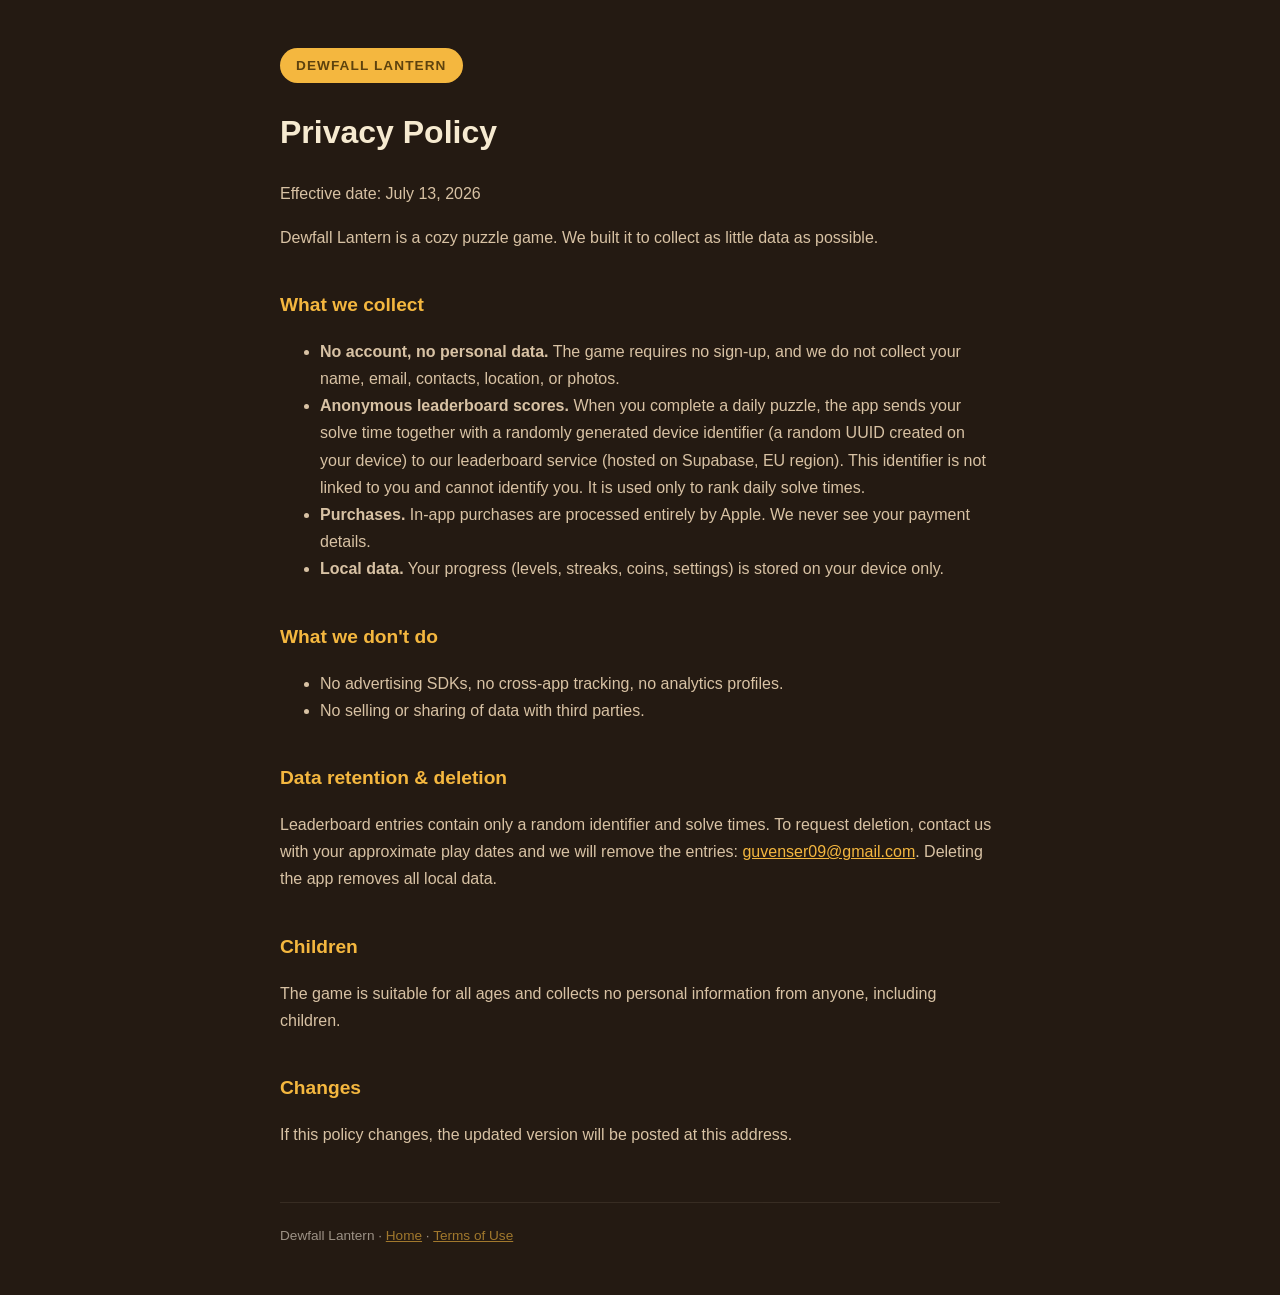
==== privacy.html @ a31430bd "Dewfall Lantern legal & landing pages" ====
<!DOCTYPE html><html lang="en"><head><meta charset="utf-8"><meta name="viewport" content="width=device-width,initial-scale=1"><title>Privacy Policy — Dewfall Lantern</title><link rel="stylesheet" href="style.css"></head><body><main>
<span class="badge">Dewfall Lantern</span>
<h1>Privacy Policy</h1>
<p>Effective date: July 13, 2026</p>
<p>Dewfall Lantern is a cozy puzzle game. We built it to collect as little data as possible.</p>
<h2>What we collect</h2>
<ul>
<li><strong>No account, no personal data.</strong> The game requires no sign-up, and we do not collect your name, email, contacts, location, or photos.</li>
<li><strong>Anonymous leaderboard scores.</strong> When you complete a daily puzzle, the app sends your solve time together with a randomly generated device identifier (a random UUID created on your device) to our leaderboard service (hosted on Supabase, EU region). This identifier is not linked to you and cannot identify you. It is used only to rank daily solve times.</li>
<li><strong>Purchases.</strong> In-app purchases are processed entirely by Apple. We never see your payment details.</li>
<li><strong>Local data.</strong> Your progress (levels, streaks, coins, settings) is stored on your device only.</li>
</ul>
<h2>What we don't do</h2>
<ul>
<li>No advertising SDKs, no cross-app tracking, no analytics profiles.</li>
<li>No selling or sharing of data with third parties.</li>
</ul>
<h2>Data retention & deletion</h2>
<p>Leaderboard entries contain only a random identifier and solve times. To request deletion, contact us with your approximate play dates and we will remove the entries: <a href="mailto:guvenser09@gmail.com">guvenser09@gmail.com</a>. Deleting the app removes all local data.</p>
<h2>Children</h2>
<p>The game is suitable for all ages and collects no personal information from anyone, including children.</p>
<h2>Changes</h2>
<p>If this policy changes, the updated version will be posted at this address.</p>
<footer>Dewfall Lantern · <a href="index.html">Home</a> · <a href="terms.html">Terms of Use</a></footer>
</main></body></html>
---- style.css ----
body{margin:0;font-family:-apple-system,Segoe UI,Roboto,sans-serif;background:#241a12;color:#ece1d2;line-height:1.7}
main{max-width:720px;margin:0 auto;padding:48px 24px}
h1{color:#f6ead0;font-size:2rem}h2{color:#f4b73f;margin-top:2em;font-size:1.2rem}
a{color:#f4b73f}p,li{color:#d8c2a4}
.badge{display:inline-block;background:#f4b73f;color:#5d420e;border-radius:999px;padding:6px 16px;font-weight:700;font-size:.85rem;letter-spacing:.08em;text-transform:uppercase}
footer{opacity:.6;font-size:.85rem;margin-top:4em;border-top:1px solid rgba(246,234,208,.15);padding-top:1.5em}
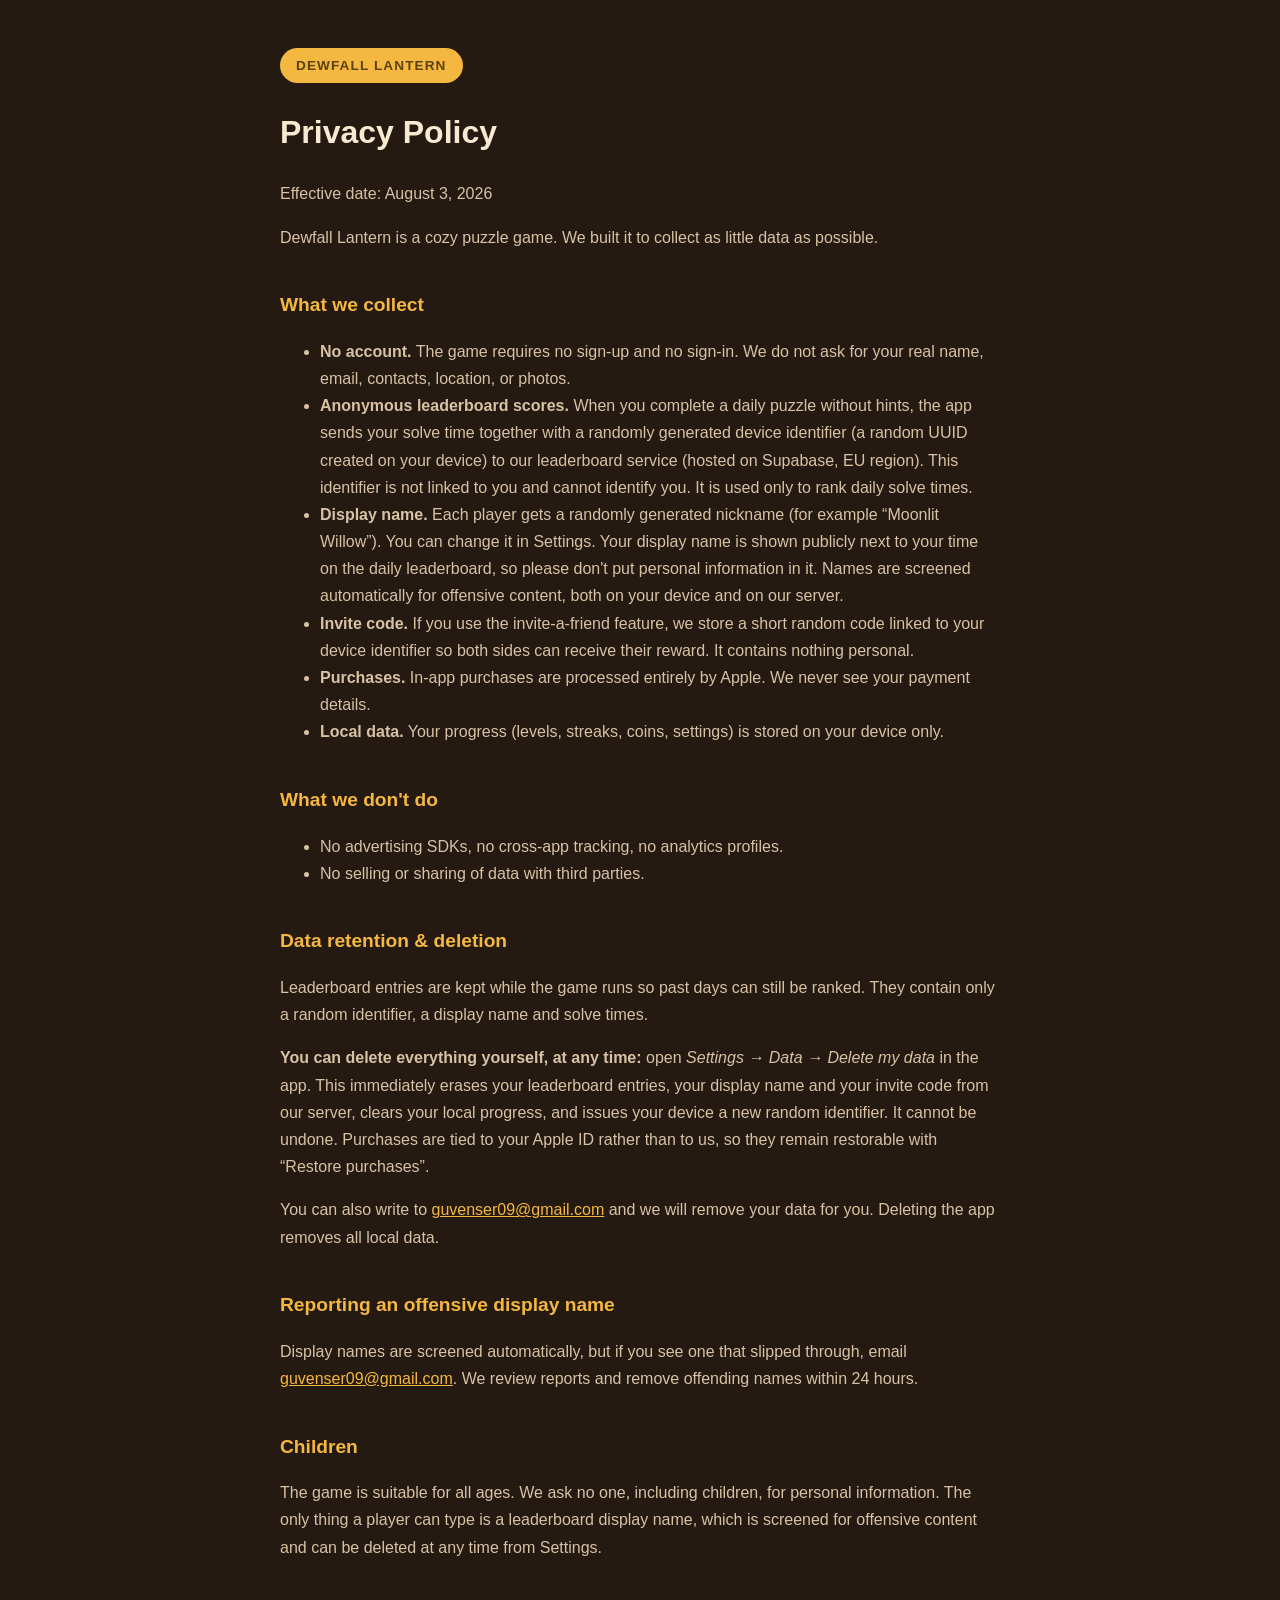
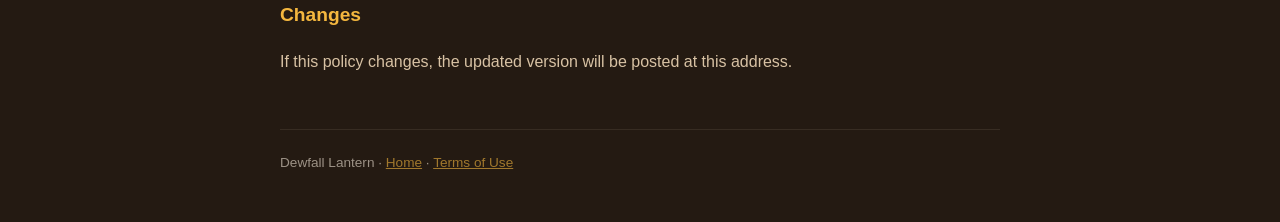
==== commit ff004b14: "legal: document display name, invite code, in-app deletion and name policy The policy predated the n" ====
--- a/privacy.html
+++ b/privacy.html
@@ -1,12 +1,14 @@
 <!DOCTYPE html><html lang="en"><head><meta charset="utf-8"><meta name="viewport" content="width=device-width,initial-scale=1"><title>Privacy Policy — Dewfall Lantern</title><link rel="stylesheet" href="style.css"></head><body><main>
 <span class="badge">Dewfall Lantern</span>
 <h1>Privacy Policy</h1>
-<p>Effective date: July 13, 2026</p>
+<p>Effective date: August 3, 2026</p>
 <p>Dewfall Lantern is a cozy puzzle game. We built it to collect as little data as possible.</p>
 <h2>What we collect</h2>
 <ul>
-<li><strong>No account, no personal data.</strong> The game requires no sign-up, and we do not collect your name, email, contacts, location, or photos.</li>
-<li><strong>Anonymous leaderboard scores.</strong> When you complete a daily puzzle, the app sends your solve time together with a randomly generated device identifier (a random UUID created on your device) to our leaderboard service (hosted on Supabase, EU region). This identifier is not linked to you and cannot identify you. It is used only to rank daily solve times.</li>
+<li><strong>No account.</strong> The game requires no sign-up and no sign-in. We do not ask for your real name, email, contacts, location, or photos.</li>
+<li><strong>Anonymous leaderboard scores.</strong> When you complete a daily puzzle without hints, the app sends your solve time together with a randomly generated device identifier (a random UUID created on your device) to our leaderboard service (hosted on Supabase, EU region). This identifier is not linked to you and cannot identify you. It is used only to rank daily solve times.</li>
+<li><strong>Display name.</strong> Each player gets a randomly generated nickname (for example “Moonlit Willow”). You can change it in Settings. Your display name is shown publicly next to your time on the daily leaderboard, so please don't put personal information in it. Names are screened automatically for offensive content, both on your device and on our server.</li>
+<li><strong>Invite code.</strong> If you use the invite-a-friend feature, we store a short random code linked to your device identifier so both sides can receive their reward. It contains nothing personal.</li>
 <li><strong>Purchases.</strong> In-app purchases are processed entirely by Apple. We never see your payment details.</li>
 <li><strong>Local data.</strong> Your progress (levels, streaks, coins, settings) is stored on your device only.</li>
 </ul>
@@ -16,9 +18,13 @@
 <li>No selling or sharing of data with third parties.</li>
 </ul>
 <h2>Data retention & deletion</h2>
-<p>Leaderboard entries contain only a random identifier and solve times. To request deletion, contact us with your approximate play dates and we will remove the entries: <a href="mailto:guvenser09@gmail.com">guvenser09@gmail.com</a>. Deleting the app removes all local data.</p>
+<p>Leaderboard entries are kept while the game runs so past days can still be ranked. They contain only a random identifier, a display name and solve times.</p>
+<p><strong>You can delete everything yourself, at any time:</strong> open <em>Settings &rarr; Data &rarr; Delete my data</em> in the app. This immediately erases your leaderboard entries, your display name and your invite code from our server, clears your local progress, and issues your device a new random identifier. It cannot be undone. Purchases are tied to your Apple ID rather than to us, so they remain restorable with &ldquo;Restore purchases&rdquo;.</p>
+<p>You can also write to <a href="mailto:guvenser09@gmail.com">guvenser09@gmail.com</a> and we will remove your data for you. Deleting the app removes all local data.</p>
+<h2>Reporting an offensive display name</h2>
+<p>Display names are screened automatically, but if you see one that slipped through, email <a href="mailto:guvenser09@gmail.com">guvenser09@gmail.com</a>. We review reports and remove offending names within 24 hours.</p>
 <h2>Children</h2>
-<p>The game is suitable for all ages and collects no personal information from anyone, including children.</p>
+<p>The game is suitable for all ages. We ask no one, including children, for personal information. The only thing a player can type is a leaderboard display name, which is screened for offensive content and can be deleted at any time from Settings.</p>
 <h2>Changes</h2>
 <p>If this policy changes, the updated version will be posted at this address.</p>
 <footer>Dewfall Lantern · <a href="index.html">Home</a> · <a href="terms.html">Terms of Use</a></footer>
